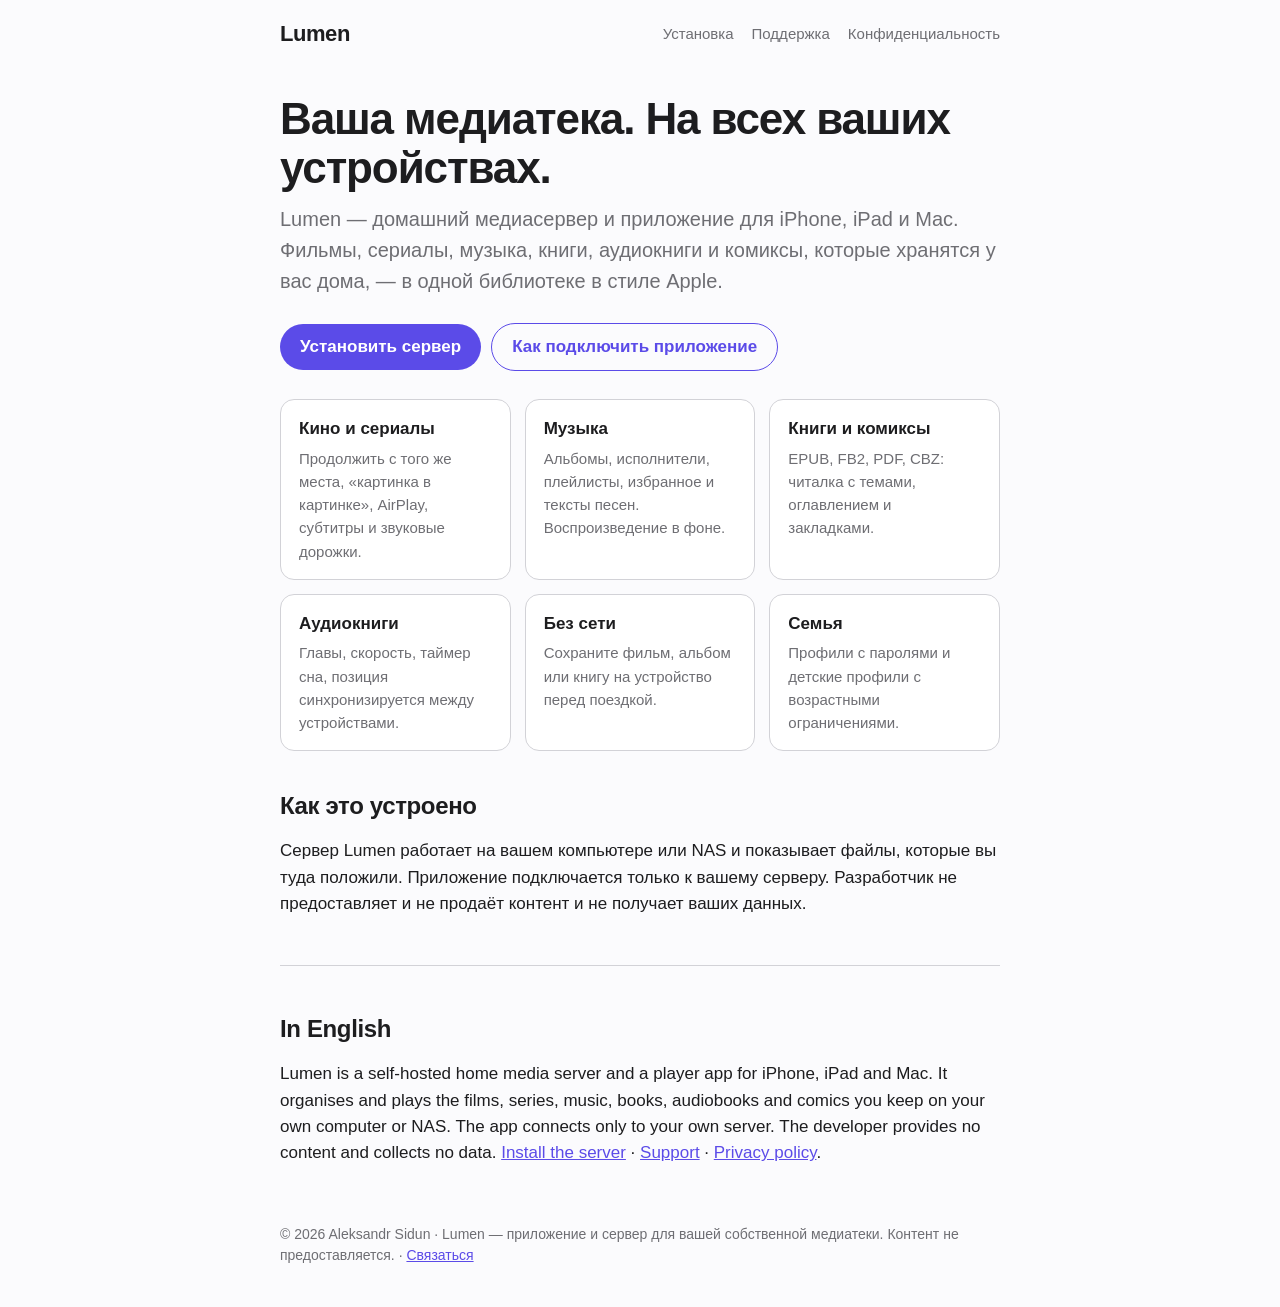
==== docs/index.html @ 811dc8cc "Lumen: website, install guide, support, privacy policy; image workflow" ====
<!doctype html>
<html lang="ru"><head><meta charset="utf-8"><meta name="viewport" content="width=device-width,initial-scale=1">
<title>Lumen — домашняя медиатека</title><meta name="description" content="Домашний медиасервер и приложение для iPhone, iPad и Mac."><link rel="stylesheet" href="style.css"></head>
<body><header><a class="brand" href="index.html">Lumen</a><nav><a href="install.html">Установка</a><a href="support.html">Поддержка</a><a href="privacy.html">Конфиденциальность</a></nav></header>
<main>
<h1>Ваша медиатека. На всех ваших устройствах.</h1>
<p class="lead">Lumen — домашний медиасервер и приложение для iPhone, iPad и Mac. Фильмы, сериалы, музыка, книги, аудиокниги и комиксы, которые хранятся у вас дома, — в одной библиотеке в стиле Apple.</p>
<p><a class="btn" href="install.html">Установить сервер</a><a class="btn secondary" href="support.html">Как подключить приложение</a></p>
<div class="grid">
<div class="card"><h3>Кино и сериалы</h3><p>Продолжить с того же места, «картинка в картинке», AirPlay, субтитры и звуковые дорожки.</p></div>
<div class="card"><h3>Музыка</h3><p>Альбомы, исполнители, плейлисты, избранное и тексты песен. Воспроизведение в фоне.</p></div>
<div class="card"><h3>Книги и комиксы</h3><p>EPUB, FB2, PDF, CBZ: читалка с темами, оглавлением и закладками.</p></div>
<div class="card"><h3>Аудиокниги</h3><p>Главы, скорость, таймер сна, позиция синхронизируется между устройствами.</p></div>
<div class="card"><h3>Без сети</h3><p>Сохраните фильм, альбом или книгу на устройство перед поездкой.</p></div>
<div class="card"><h3>Семья</h3><p>Профили с паролями и детские профили с возрастными ограничениями.</p></div>
</div>
<h2>Как это устроено</h2>
<p>Сервер Lumen работает на вашем компьютере или NAS и показывает файлы, которые вы туда положили. Приложение подключается только к вашему серверу. Разработчик не предоставляет и не продаёт контент и не получает ваших данных.</p>
<div class="en"><h2>In English</h2>
<p>Lumen is a self-hosted home media server and a player app for iPhone, iPad and Mac. It organises and plays the films, series, music, books, audiobooks and comics you keep on your own computer or NAS. The app connects only to your own server. The developer provides no content and collects no data. <a href="install.html#en">Install the server</a> · <a href="support.html#en">Support</a> · <a href="privacy.html#en">Privacy policy</a>.</p></div>
</main>
<footer>© 2026 Aleksandr Sidun · Lumen — приложение и сервер для вашей собственной медиатеки. Контент не предоставляется. · <a href="https://github.com/sidun-av/lumen/issues">Связаться</a></footer>
</body></html>
---- docs/style.css ----
:root{--bg:#fbfbfd;--fg:#1d1d1f;--muted:#6e6e73;--line:#d2d2d7;--card:#fff;--accent:#5b4be8;--code:#f2f2f5}
@media (prefers-color-scheme:dark){:root{--bg:#0b0b10;--fg:#f5f5f7;--muted:#a1a1a6;--line:#2c2c33;--card:#16161d;--accent:#9d8cff;--code:#1d1d26}}
*{box-sizing:border-box}
body{margin:0;background:var(--bg);color:var(--fg);font:17px/1.55 -apple-system,BlinkMacSystemFont,"SF Pro Text","Segoe UI",Roboto,sans-serif;-webkit-text-size-adjust:100%}
header,main,footer{max-width:760px;margin:0 auto;padding:0 20px}
header{display:flex;align-items:center;justify-content:space-between;gap:16px;padding-top:22px;padding-bottom:22px;flex-wrap:wrap}
.brand{font:700 22px/1 -apple-system,"SF Pro Display",sans-serif;letter-spacing:-.02em;color:var(--fg);text-decoration:none}
nav{display:flex;gap:18px;flex-wrap:wrap}
nav a{color:var(--muted);text-decoration:none;font-size:15px}
nav a:hover,nav a[aria-current]{color:var(--fg)}
h1{font:700 clamp(32px,6vw,44px)/1.1 -apple-system,"SF Pro Display",sans-serif;letter-spacing:-.025em;margin:28px 0 12px}
h2{font:600 24px/1.25 -apple-system,"SF Pro Display",sans-serif;letter-spacing:-.015em;margin:40px 0 10px}
h3{font-size:18px;margin:26px 0 6px}
p,li{color:var(--fg)}
.lead{font-size:20px;color:var(--muted);margin-top:0}
a{color:var(--accent)}
code,pre{font:14px/1.5 ui-monospace,"SF Mono",Menlo,monospace;background:var(--code);border-radius:6px}
code{padding:1px 5px}
pre{padding:14px 16px;overflow-x:auto}
.grid{display:grid;grid-template-columns:repeat(auto-fit,minmax(210px,1fr));gap:14px;margin:22px 0}
.card{background:var(--card);border:1px solid var(--line);border-radius:14px;padding:16px 18px}
.card h3{margin:0 0 4px;font-size:17px}
.card p{margin:0;color:var(--muted);font-size:15px}
.btn{display:inline-block;background:var(--accent);color:#fff;text-decoration:none;border-radius:980px;padding:10px 20px;font-weight:600;margin:6px 10px 6px 0}
.btn.secondary{background:transparent;color:var(--accent);border:1px solid var(--accent)}
table{border-collapse:collapse;width:100%;font-size:15px}
td,th{border-bottom:1px solid var(--line);padding:8px 6px;text-align:left;vertical-align:top}
.muted{color:var(--muted)}
.en{border-top:1px solid var(--line);margin-top:48px;padding-top:8px}
footer{color:var(--muted);font-size:14px;padding-top:40px;padding-bottom:40px}
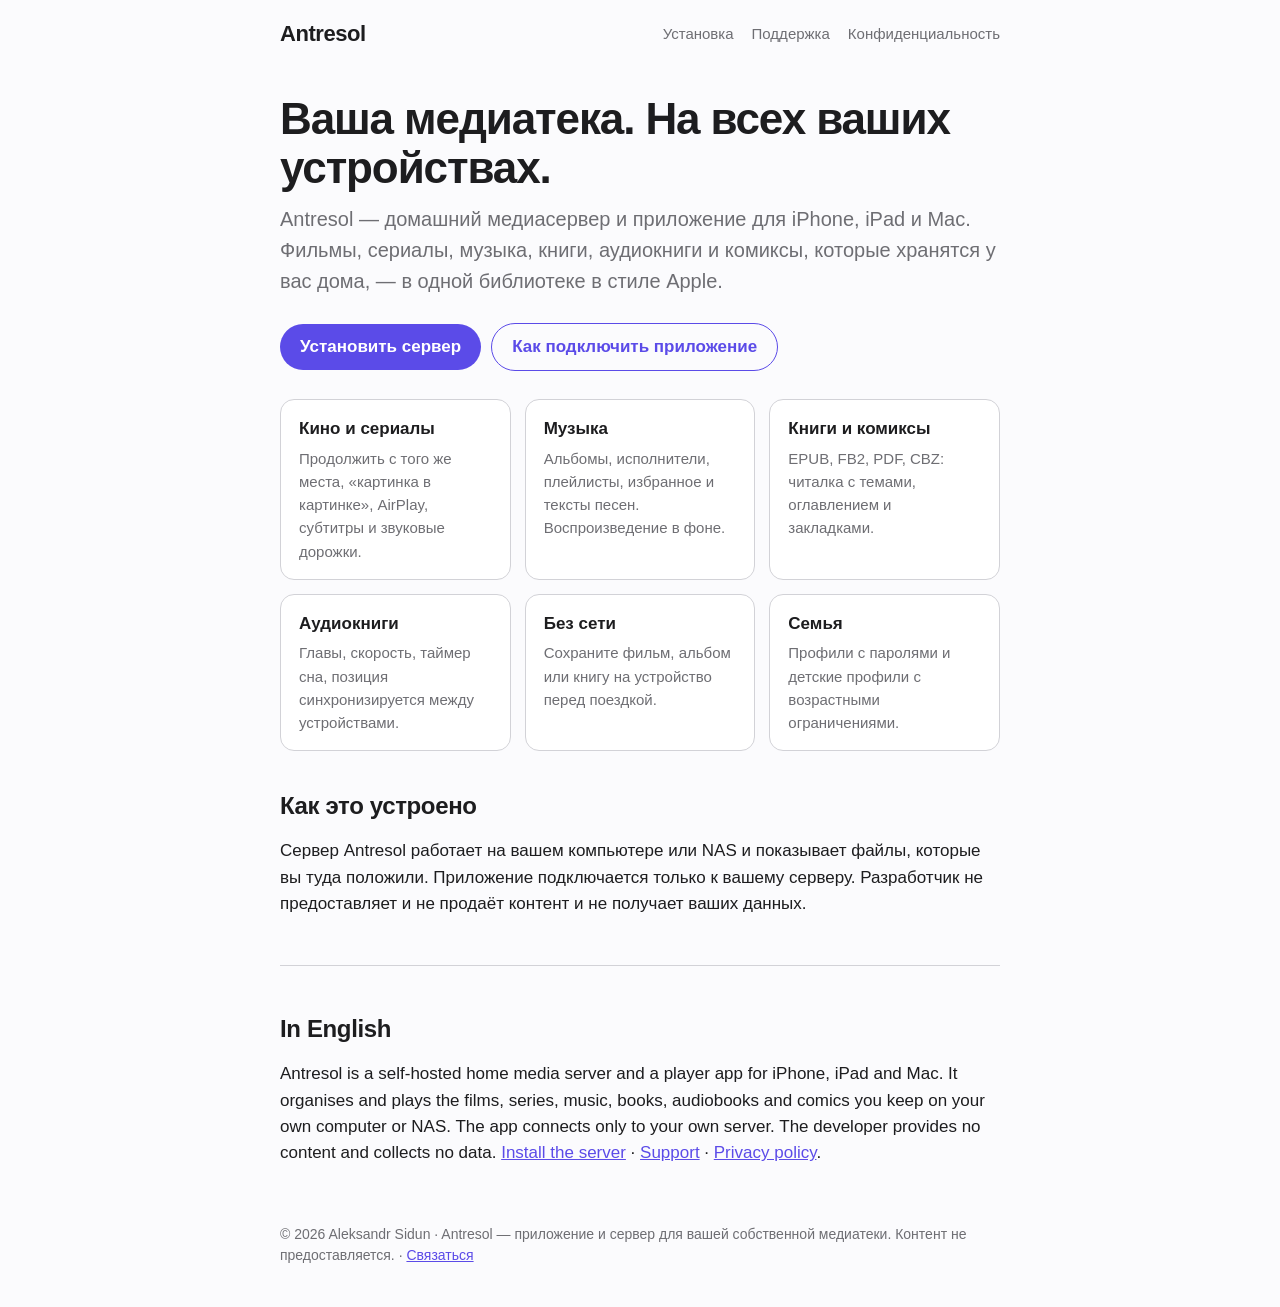
==== commit e992c991: "Rename to Antresol" ====
--- a/docs/index.html
+++ b/docs/index.html
@@ -1,10 +1,10 @@
 <!doctype html>
 <html lang="ru"><head><meta charset="utf-8"><meta name="viewport" content="width=device-width,initial-scale=1">
-<title>Lumen — домашняя медиатека</title><meta name="description" content="Домашний медиасервер и приложение для iPhone, iPad и Mac."><link rel="stylesheet" href="style.css"></head>
-<body><header><a class="brand" href="index.html">Lumen</a><nav><a href="install.html">Установка</a><a href="support.html">Поддержка</a><a href="privacy.html">Конфиденциальность</a></nav></header>
+<title>Antresol — домашняя медиатека</title><meta name="description" content="Домашний медиасервер и приложение для iPhone, iPad и Mac."><link rel="stylesheet" href="style.css"></head>
+<body><header><a class="brand" href="index.html">Antresol</a><nav><a href="install.html">Установка</a><a href="support.html">Поддержка</a><a href="privacy.html">Конфиденциальность</a></nav></header>
 <main>
 <h1>Ваша медиатека. На всех ваших устройствах.</h1>
-<p class="lead">Lumen — домашний медиасервер и приложение для iPhone, iPad и Mac. Фильмы, сериалы, музыка, книги, аудиокниги и комиксы, которые хранятся у вас дома, — в одной библиотеке в стиле Apple.</p>
+<p class="lead">Antresol — домашний медиасервер и приложение для iPhone, iPad и Mac. Фильмы, сериалы, музыка, книги, аудиокниги и комиксы, которые хранятся у вас дома, — в одной библиотеке в стиле Apple.</p>
 <p><a class="btn" href="install.html">Установить сервер</a><a class="btn secondary" href="support.html">Как подключить приложение</a></p>
 <div class="grid">
 <div class="card"><h3>Кино и сериалы</h3><p>Продолжить с того же места, «картинка в картинке», AirPlay, субтитры и звуковые дорожки.</p></div>
@@ -15,9 +15,9 @@
 <div class="card"><h3>Семья</h3><p>Профили с паролями и детские профили с возрастными ограничениями.</p></div>
 </div>
 <h2>Как это устроено</h2>
-<p>Сервер Lumen работает на вашем компьютере или NAS и показывает файлы, которые вы туда положили. Приложение подключается только к вашему серверу. Разработчик не предоставляет и не продаёт контент и не получает ваших данных.</p>
+<p>Сервер Antresol работает на вашем компьютере или NAS и показывает файлы, которые вы туда положили. Приложение подключается только к вашему серверу. Разработчик не предоставляет и не продаёт контент и не получает ваших данных.</p>
 <div class="en"><h2>In English</h2>
-<p>Lumen is a self-hosted home media server and a player app for iPhone, iPad and Mac. It organises and plays the films, series, music, books, audiobooks and comics you keep on your own computer or NAS. The app connects only to your own server. The developer provides no content and collects no data. <a href="install.html#en">Install the server</a> · <a href="support.html#en">Support</a> · <a href="privacy.html#en">Privacy policy</a>.</p></div>
+<p>Antresol is a self-hosted home media server and a player app for iPhone, iPad and Mac. It organises and plays the films, series, music, books, audiobooks and comics you keep on your own computer or NAS. The app connects only to your own server. The developer provides no content and collects no data. <a href="install.html#en">Install the server</a> · <a href="support.html#en">Support</a> · <a href="privacy.html#en">Privacy policy</a>.</p></div>
 </main>
-<footer>© 2026 Aleksandr Sidun · Lumen — приложение и сервер для вашей собственной медиатеки. Контент не предоставляется. · <a href="https://github.com/sidun-av/lumen/issues">Связаться</a></footer>
+<footer>© 2026 Aleksandr Sidun · Antresol — приложение и сервер для вашей собственной медиатеки. Контент не предоставляется. · <a href="https://github.com/sidun-av/antresol/issues">Связаться</a></footer>
 </body></html>
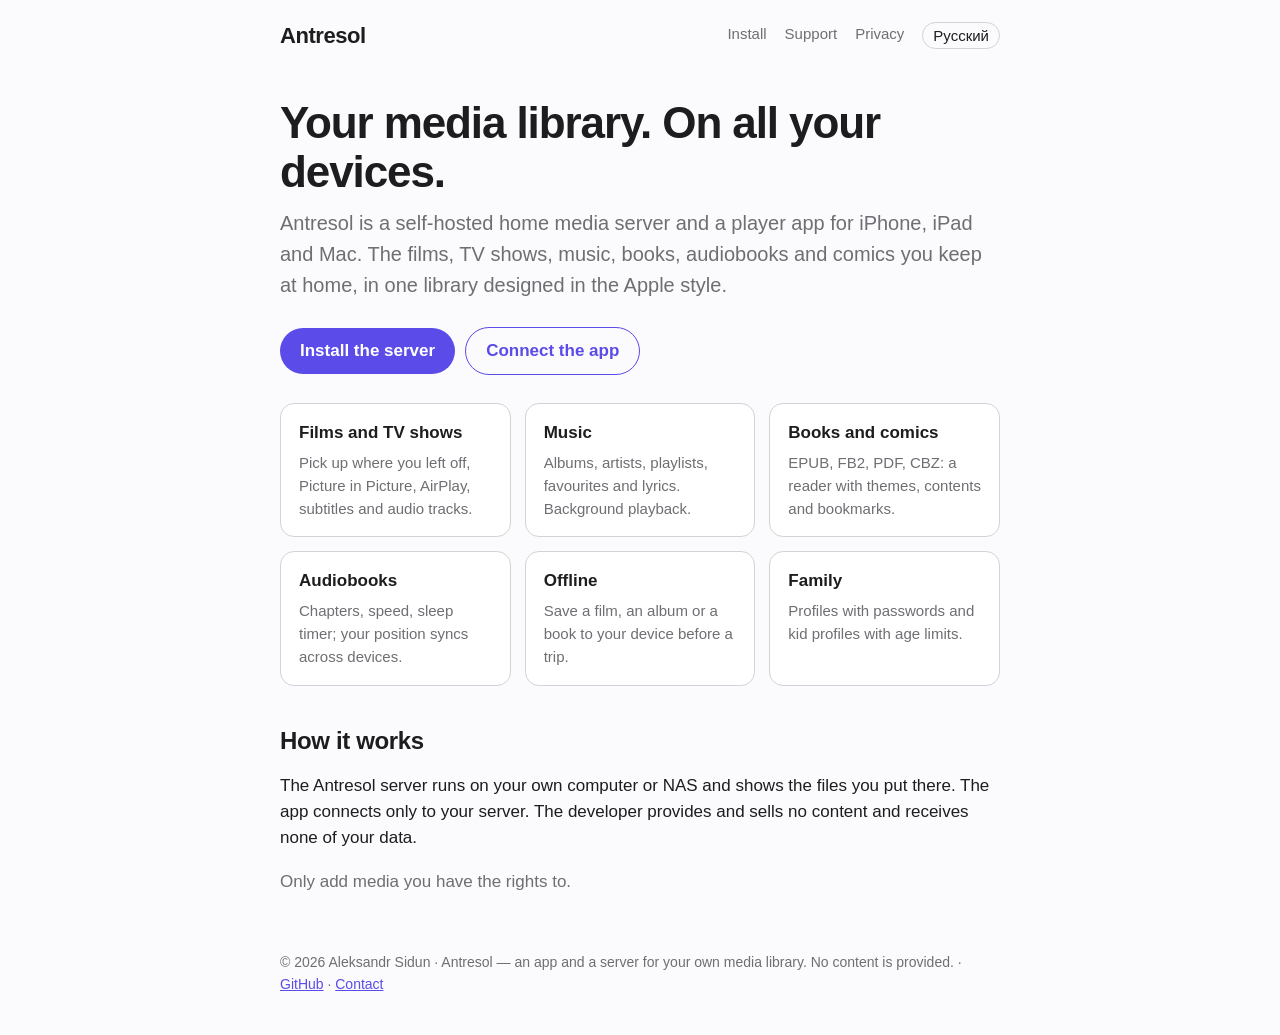
==== commit 6e692100: "Site and README in English and Russian with a language switch English pages stay at the addresses th" ====
--- a/docs/index.html
+++ b/docs/index.html
@@ -1,23 +1,24 @@
 <!doctype html>
-<html lang="ru"><head><meta charset="utf-8"><meta name="viewport" content="width=device-width,initial-scale=1">
-<title>Antresol — домашняя медиатека</title><meta name="description" content="Домашний медиасервер и приложение для iPhone, iPad и Mac."><link rel="stylesheet" href="style.css"></head>
-<body><header><a class="brand" href="index.html">Antresol</a><nav><a href="install.html">Установка</a><a href="support.html">Поддержка</a><a href="privacy.html">Конфиденциальность</a></nav></header>
+<html lang="en"><head><meta charset="utf-8"><meta name="viewport" content="width=device-width,initial-scale=1">
+<title>Antresol — your home media library</title><meta name="description" content="A self-hosted home media server and a player app for iPhone, iPad and Mac.">
+<link rel="alternate" hreflang="en" href="https://sidun-av.github.io/antresol/index.html"><link rel="alternate" hreflang="ru" href="https://sidun-av.github.io/antresol/ru/index.html">
+<link rel="stylesheet" href="style.css"></head>
+<body><header><a class="brand" href="index.html">Antresol</a><nav><a href="install.html">Install</a><a href="support.html">Support</a><a href="privacy.html">Privacy</a><a class="lang" href="ru/index.html" hreflang="ru" lang="ru">Русский</a></nav></header>
 <main>
-<h1>Ваша медиатека. На всех ваших устройствах.</h1>
-<p class="lead">Antresol — домашний медиасервер и приложение для iPhone, iPad и Mac. Фильмы, сериалы, музыка, книги, аудиокниги и комиксы, которые хранятся у вас дома, — в одной библиотеке в стиле Apple.</p>
-<p><a class="btn" href="install.html">Установить сервер</a><a class="btn secondary" href="support.html">Как подключить приложение</a></p>
+<h1>Your media library. On all your devices.</h1>
+<p class="lead">Antresol is a self-hosted home media server and a player app for iPhone, iPad and Mac. The films, TV shows, music, books, audiobooks and comics you keep at home, in one library designed in the Apple style.</p>
+<p><a class="btn" href="install.html">Install the server</a><a class="btn secondary" href="support.html">Connect the app</a></p>
 <div class="grid">
-<div class="card"><h3>Кино и сериалы</h3><p>Продолжить с того же места, «картинка в картинке», AirPlay, субтитры и звуковые дорожки.</p></div>
-<div class="card"><h3>Музыка</h3><p>Альбомы, исполнители, плейлисты, избранное и тексты песен. Воспроизведение в фоне.</p></div>
-<div class="card"><h3>Книги и комиксы</h3><p>EPUB, FB2, PDF, CBZ: читалка с темами, оглавлением и закладками.</p></div>
-<div class="card"><h3>Аудиокниги</h3><p>Главы, скорость, таймер сна, позиция синхронизируется между устройствами.</p></div>
-<div class="card"><h3>Без сети</h3><p>Сохраните фильм, альбом или книгу на устройство перед поездкой.</p></div>
-<div class="card"><h3>Семья</h3><p>Профили с паролями и детские профили с возрастными ограничениями.</p></div>
+<div class="card"><h3>Films and TV shows</h3><p>Pick up where you left off, Picture in Picture, AirPlay, subtitles and audio tracks.</p></div>
+<div class="card"><h3>Music</h3><p>Albums, artists, playlists, favourites and lyrics. Background playback.</p></div>
+<div class="card"><h3>Books and comics</h3><p>EPUB, FB2, PDF, CBZ: a reader with themes, contents and bookmarks.</p></div>
+<div class="card"><h3>Audiobooks</h3><p>Chapters, speed, sleep timer; your position syncs across devices.</p></div>
+<div class="card"><h3>Offline</h3><p>Save a film, an album or a book to your device before a trip.</p></div>
+<div class="card"><h3>Family</h3><p>Profiles with passwords and kid profiles with age limits.</p></div>
 </div>
-<h2>Как это устроено</h2>
-<p>Сервер Antresol работает на вашем компьютере или NAS и показывает файлы, которые вы туда положили. Приложение подключается только к вашему серверу. Разработчик не предоставляет и не продаёт контент и не получает ваших данных.</p>
-<div class="en"><h2>In English</h2>
-<p>Antresol is a self-hosted home media server and a player app for iPhone, iPad and Mac. It organises and plays the films, series, music, books, audiobooks and comics you keep on your own computer or NAS. The app connects only to your own server. The developer provides no content and collects no data. <a href="install.html#en">Install the server</a> · <a href="support.html#en">Support</a> · <a href="privacy.html#en">Privacy policy</a>.</p></div>
+<h2>How it works</h2>
+<p>The Antresol server runs on your own computer or NAS and shows the files you put there. The app connects only to your server. The developer provides and sells no content and receives none of your data.</p>
+<p class="muted">Only add media you have the rights to.</p>
 </main>
-<footer>© 2026 Aleksandr Sidun · Antresol — приложение и сервер для вашей собственной медиатеки. Контент не предоставляется. · <a href="https://github.com/sidun-av/antresol/issues">Связаться</a></footer>
+<footer>© 2026 Aleksandr Sidun · Antresol — an app and a server for your own media library. No content is provided. · <a href="https://github.com/sidun-av/antresol">GitHub</a> · <a href="https://github.com/sidun-av/antresol/issues">Contact</a></footer>
 </body></html>
--- a/docs/style.css
+++ b/docs/style.css
@@ -26,5 +26,5 @@
 table{border-collapse:collapse;width:100%;font-size:15px}
 td,th{border-bottom:1px solid var(--line);padding:8px 6px;text-align:left;vertical-align:top}
 .muted{color:var(--muted)}
-.en{border-top:1px solid var(--line);margin-top:48px;padding-top:8px}
 footer{color:var(--muted);font-size:14px;padding-top:40px;padding-bottom:40px}
+nav a.lang{border:1px solid var(--line);border-radius:980px;padding:1px 10px;color:var(--fg)}
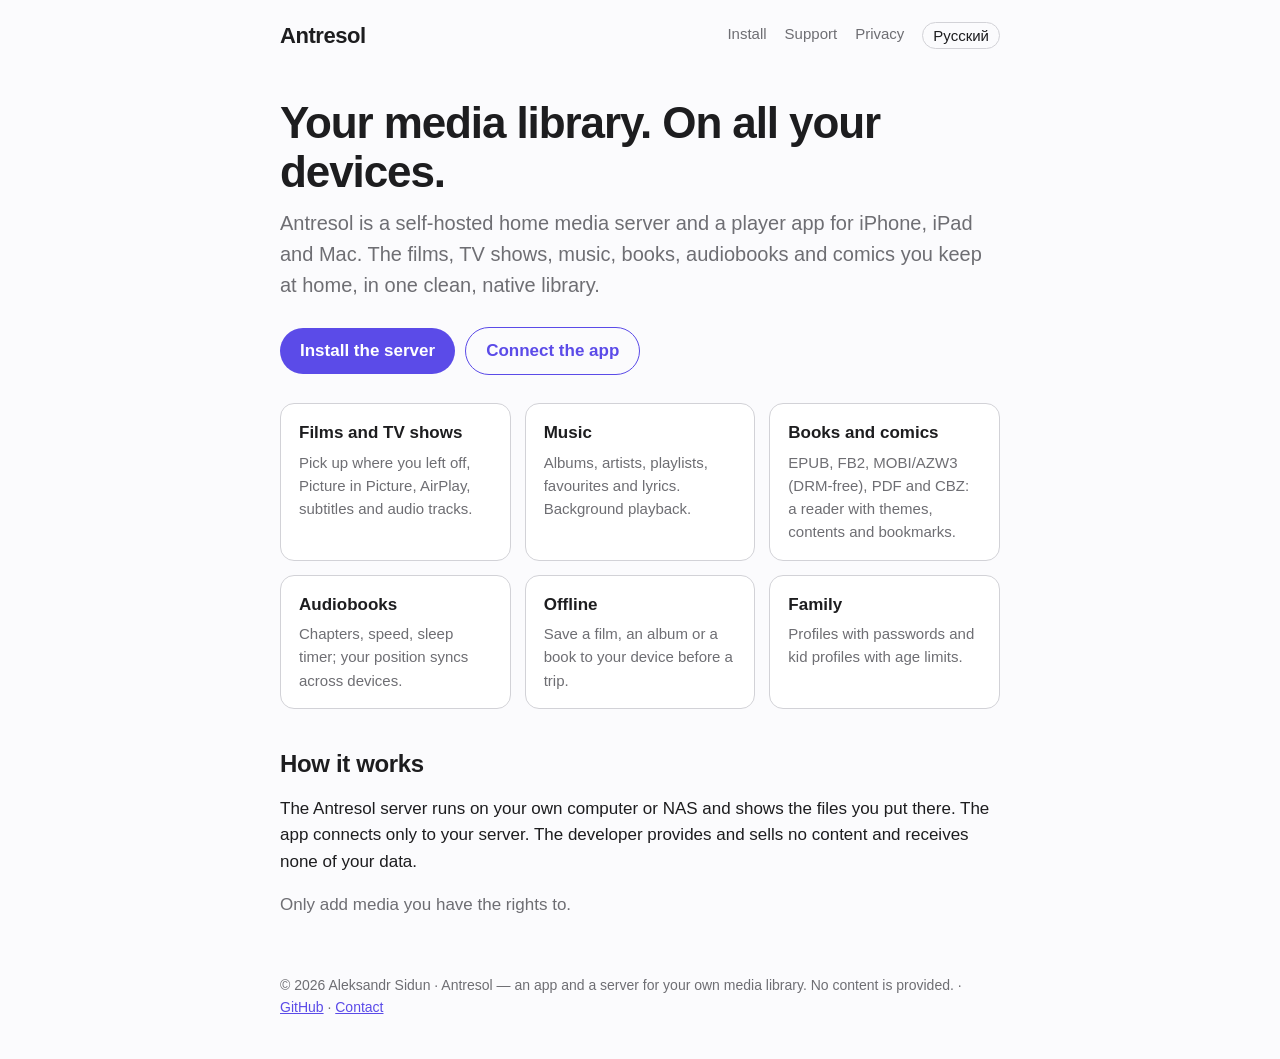
==== commit 45982884: "Site: current download labels, book formats, no Apple trademark in copy, media folder note Co-Author" ====
--- a/docs/index.html
+++ b/docs/index.html
@@ -6,12 +6,12 @@
 <body><header><a class="brand" href="index.html">Antresol</a><nav><a href="install.html">Install</a><a href="support.html">Support</a><a href="privacy.html">Privacy</a><a class="lang" href="ru/index.html" hreflang="ru" lang="ru">Русский</a></nav></header>
 <main>
 <h1>Your media library. On all your devices.</h1>
-<p class="lead">Antresol is a self-hosted home media server and a player app for iPhone, iPad and Mac. The films, TV shows, music, books, audiobooks and comics you keep at home, in one library designed in the Apple style.</p>
+<p class="lead">Antresol is a self-hosted home media server and a player app for iPhone, iPad and Mac. The films, TV shows, music, books, audiobooks and comics you keep at home, in one clean, native library.</p>
 <p><a class="btn" href="install.html">Install the server</a><a class="btn secondary" href="support.html">Connect the app</a></p>
 <div class="grid">
 <div class="card"><h3>Films and TV shows</h3><p>Pick up where you left off, Picture in Picture, AirPlay, subtitles and audio tracks.</p></div>
 <div class="card"><h3>Music</h3><p>Albums, artists, playlists, favourites and lyrics. Background playback.</p></div>
-<div class="card"><h3>Books and comics</h3><p>EPUB, FB2, PDF, CBZ: a reader with themes, contents and bookmarks.</p></div>
+<div class="card"><h3>Books and comics</h3><p>EPUB, FB2, MOBI/AZW3 (DRM-free), PDF and CBZ: a reader with themes, contents and bookmarks.</p></div>
 <div class="card"><h3>Audiobooks</h3><p>Chapters, speed, sleep timer; your position syncs across devices.</p></div>
 <div class="card"><h3>Offline</h3><p>Save a film, an album or a book to your device before a trip.</p></div>
 <div class="card"><h3>Family</h3><p>Profiles with passwords and kid profiles with age limits.</p></div>
